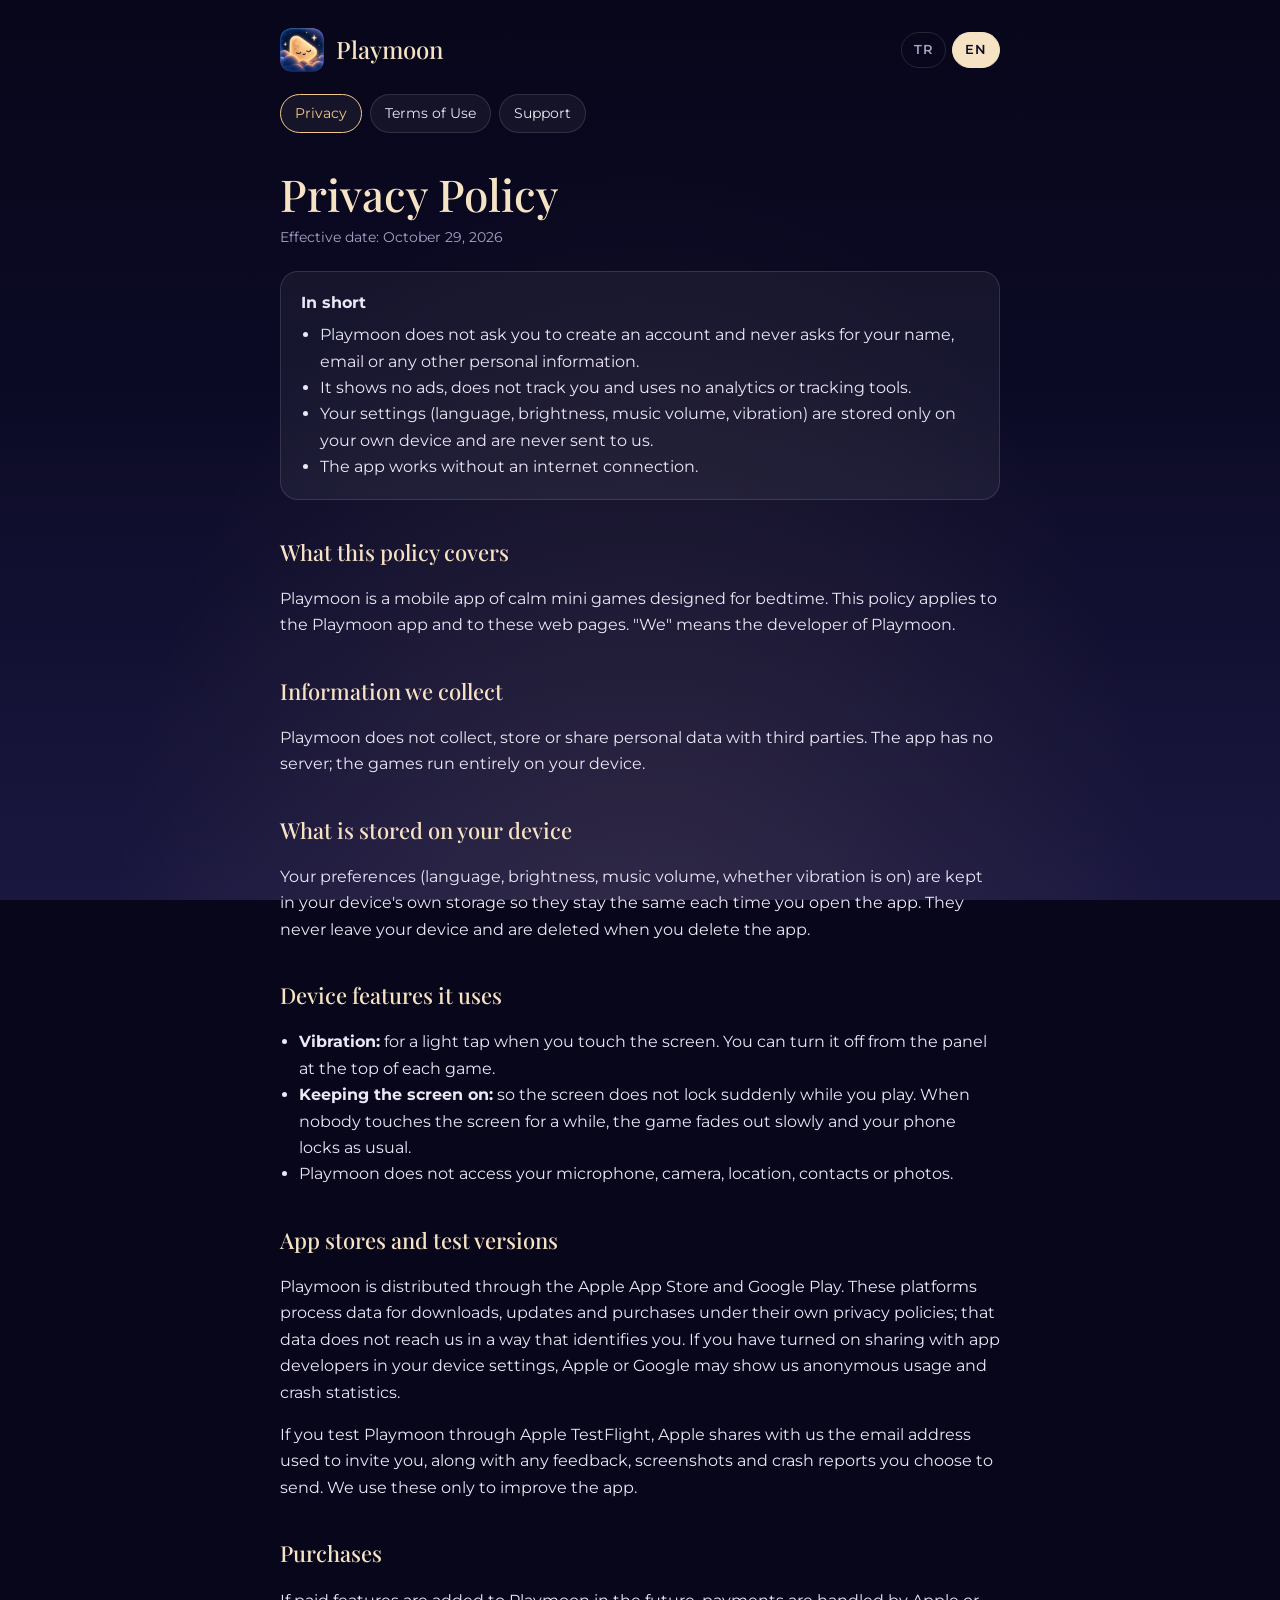
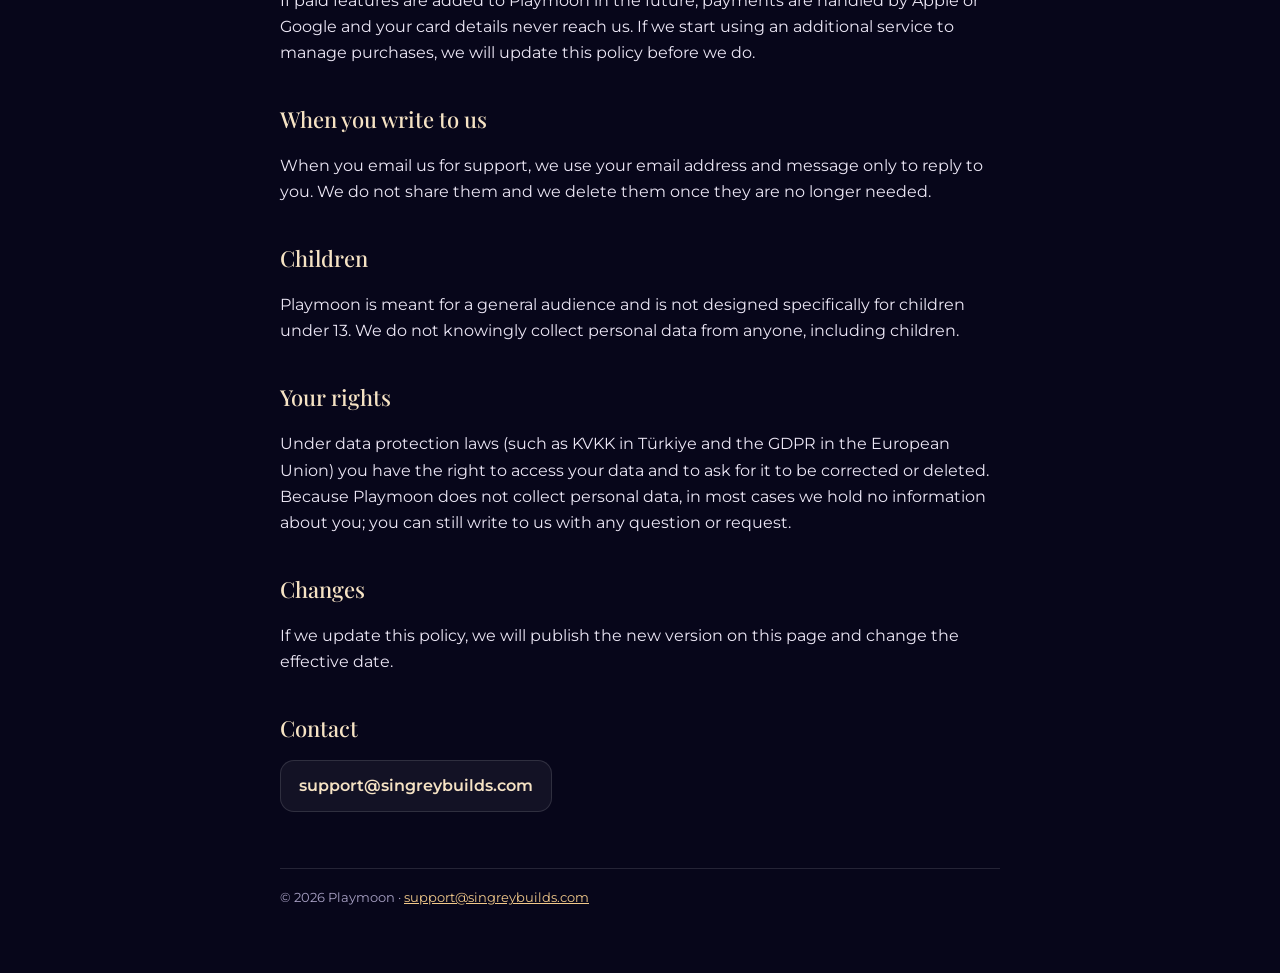
==== privacy.html @ 2a942a10 "Add Playmoon privacy, terms and support pages Static GitHub Pages site in the app's night style. Eac" ====
<!doctype html>
<html lang="tr">
<head>
<meta charset="utf-8">
<meta name="viewport" content="width=device-width, initial-scale=1, viewport-fit=cover">
<title>Playmoon – Gizlilik Politikası</title>
<meta name="title-tr" content="Playmoon – Gizlilik Politikası">
<meta name="title-en" content="Playmoon – Privacy Policy">
<meta name="description" content="Playmoon gizlilik politikası: kişisel veri toplamaz, reklam ve takip yoktur. / Playmoon privacy policy: no personal data, no ads, no tracking.">
<link rel="icon" href="assets/favicon.png">
<link rel="preconnect" href="https://fonts.googleapis.com">
<link rel="preconnect" href="https://fonts.gstatic.com" crossorigin>
<link rel="stylesheet" href="https://fonts.googleapis.com/css2?family=Montserrat:wght@400;500;600&family=Playfair+Display:wght@500&display=swap">
<link rel="stylesheet" href="assets/site.css">
<script src="assets/lang.js"></script>
</head>
<body>
<div class="page">
  <header class="top">
    <a class="brand" href="index.html" data-keep-lang><img src="assets/logo.png" alt=""><span>Playmoon</span></a>
    <div class="langs" aria-label="Dil / Language"><a href="?lang=tr" data-set="tr">TR</a><a href="?lang=en" data-set="en">EN</a></div>
  </header>
  <nav class="links">
    <a href="privacy.html" data-keep-lang aria-current="page"><span lang="tr">Gizlilik</span><span lang="en">Privacy</span></a>
    <a href="terms.html" data-keep-lang><span lang="tr">Kullanım Koşulları</span><span lang="en">Terms of Use</span></a>
    <a href="support.html" data-keep-lang><span lang="tr">Destek</span><span lang="en">Support</span></a>
  </nav>

  <main lang="tr">
    <h1>Gizlilik Politikası</h1>
    <p class="meta">Yürürlük tarihi: 29 Ekim 2026</p>

    <div class="summary">
      <strong>Kısaca</strong>
      <ul>
        <li>Playmoon hesap açmanı istemez; adını, e-postanı ya da başka bir kişisel bilgini sormaz.</li>
        <li>Reklam göstermez, seni takip etmez, analiz veya izleme aracı kullanmaz.</li>
        <li>Ayarların (dil, parlaklık, müzik seviyesi, titreşim) yalnızca kendi cihazında saklanır, bize gönderilmez.</li>
        <li>Uygulama internet bağlantısı olmadan çalışır.</li>
      </ul>
    </div>

    <h2>Bu politika neyi kapsar</h2>
    <p>Playmoon, uyku öncesi için tasarlanmış sakin mini oyunlardan oluşan bir mobil uygulamadır. Bu politika Playmoon uygulaması ve bu web sayfaları için geçerlidir. "Biz", Playmoon'un geliştiricisini ifade eder.</p>

    <h2>Topladığımız bilgiler</h2>
    <p>Playmoon kişisel veri toplamaz, saklamaz ya da üçüncü taraflarla paylaşmaz. Uygulamanın bir sunucusu yoktur; oyunlar tamamen cihazında çalışır.</p>

    <h2>Cihazında saklananlar</h2>
    <p>Tercihlerin (dil, parlaklık, müzik seviyesi, titreşimin açık ya da kapalı olması) uygulamayı her açtığında aynı kalsın diye cihazının kendi depolama alanında tutulur. Bu bilgiler cihazından çıkmaz ve uygulamayı sildiğinde silinir.</p>

    <h2>Kullandığı cihaz özellikleri</h2>
    <ul>
      <li><strong>Titreşim:</strong> Ekrana dokunduğunda hafif bir titreşim için. Oyundaki üst panelden kapatabilirsin.</li>
      <li><strong>Ekranı açık tutma:</strong> Oyun sırasında ekranın aniden kilitlenmemesi için. Bir süre dokunulmayınca oyun yavaşça kararır ve telefonun normal şekilde kilitlenir.</li>
      <li>Playmoon mikrofonuna, kamerana, konumuna, rehberine ya da fotoğraflarına erişmez.</li>
    </ul>

    <h2>Uygulama mağazaları ve test sürümleri</h2>
    <p>Playmoon, Apple App Store ve Google Play üzerinden dağıtılır. Bu platformlar indirme, güncelleme ve satın alma gibi işlemler için kendi gizlilik politikalarına göre veri işler; bu veriler bize seni tanımlayacak şekilde iletilmez. Cihaz ayarlarında uygulama geliştiricileriyle paylaşım seçeneğini açtıysan, Apple veya Google bize anonim kullanım ve çökme istatistikleri gösterebilir.</p>
    <p>Playmoon'u Apple TestFlight ile test ediyorsan Apple, seni test grubuna eklemek için kullanılan e-posta adresini ve senin göndermeyi seçtiğin geri bildirimleri, ekran görüntülerini ve çökme raporlarını bizimle paylaşır. Bunları yalnızca uygulamayı iyileştirmek için kullanırız.</p>

    <h2>Satın almalar</h2>
    <p>Playmoon'a ileride ücretli özellikler eklenirse ödemeler Apple veya Google tarafından işlenir; kart bilgilerin bize ulaşmaz. Satın almaları yönetmek için ek bir hizmet kullanmaya başlarsak, bunu yapmadan önce bu politikayı güncelleriz.</p>

    <h2>Bize yazdığında</h2>
    <p>Destek için e-posta gönderdiğinde e-posta adresini ve mesajını yalnızca sana cevap vermek için kullanırız. Kimseyle paylaşmayız ve artık gerekmediğinde sileriz.</p>

    <h2>Çocuklar</h2>
    <p>Playmoon genel kitleye yöneliktir ve 13 yaşın altındaki çocuklara özel olarak tasarlanmamıştır. Çocuklar dahil hiç kimseden bilerek kişisel veri toplamayız.</p>

    <h2>Hakların</h2>
    <p>Kişisel verilerin korunmasına ilişkin mevzuat (Türkiye'de KVKK, Avrupa Birliği'nde GDPR gibi) kapsamında verilerine erişme, bunların düzeltilmesini ya da silinmesini isteme hakların vardır. Playmoon senden kişisel veri toplamadığı için çoğu durumda elimizde senin hakkında bir bilgi bulunmaz; yine de her soru ve talebin için bize yazabilirsin.</p>

    <h2>Değişiklikler</h2>
    <p>Bu politikayı güncellersek yeni hâlini bu sayfada yayımlar ve yürürlük tarihini değiştiririz.</p>

    <h2>İletişim</h2>
    <a class="contact" href="mailto:support@singreybuilds.com">support@singreybuilds.com</a>
  </main>

  <main lang="en">
    <h1>Privacy Policy</h1>
    <p class="meta">Effective date: October 29, 2026</p>

    <div class="summary">
      <strong>In short</strong>
      <ul>
        <li>Playmoon does not ask you to create an account and never asks for your name, email or any other personal information.</li>
        <li>It shows no ads, does not track you and uses no analytics or tracking tools.</li>
        <li>Your settings (language, brightness, music volume, vibration) are stored only on your own device and are never sent to us.</li>
        <li>The app works without an internet connection.</li>
      </ul>
    </div>

    <h2>What this policy covers</h2>
    <p>Playmoon is a mobile app of calm mini games designed for bedtime. This policy applies to the Playmoon app and to these web pages. "We" means the developer of Playmoon.</p>

    <h2>Information we collect</h2>
    <p>Playmoon does not collect, store or share personal data with third parties. The app has no server; the games run entirely on your device.</p>

    <h2>What is stored on your device</h2>
    <p>Your preferences (language, brightness, music volume, whether vibration is on) are kept in your device's own storage so they stay the same each time you open the app. They never leave your device and are deleted when you delete the app.</p>

    <h2>Device features it uses</h2>
    <ul>
      <li><strong>Vibration:</strong> for a light tap when you touch the screen. You can turn it off from the panel at the top of each game.</li>
      <li><strong>Keeping the screen on:</strong> so the screen does not lock suddenly while you play. When nobody touches the screen for a while, the game fades out slowly and your phone locks as usual.</li>
      <li>Playmoon does not access your microphone, camera, location, contacts or photos.</li>
    </ul>

    <h2>App stores and test versions</h2>
    <p>Playmoon is distributed through the Apple App Store and Google Play. These platforms process data for downloads, updates and purchases under their own privacy policies; that data does not reach us in a way that identifies you. If you have turned on sharing with app developers in your device settings, Apple or Google may show us anonymous usage and crash statistics.</p>
    <p>If you test Playmoon through Apple TestFlight, Apple shares with us the email address used to invite you, along with any feedback, screenshots and crash reports you choose to send. We use these only to improve the app.</p>

    <h2>Purchases</h2>
    <p>If paid features are added to Playmoon in the future, payments are handled by Apple or Google and your card details never reach us. If we start using an additional service to manage purchases, we will update this policy before we do.</p>

    <h2>When you write to us</h2>
    <p>When you email us for support, we use your email address and message only to reply to you. We do not share them and we delete them once they are no longer needed.</p>

    <h2>Children</h2>
    <p>Playmoon is meant for a general audience and is not designed specifically for children under 13. We do not knowingly collect personal data from anyone, including children.</p>

    <h2>Your rights</h2>
    <p>Under data protection laws (such as KVKK in Türkiye and the GDPR in the European Union) you have the right to access your data and to ask for it to be corrected or deleted. Because Playmoon does not collect personal data, in most cases we hold no information about you; you can still write to us with any question or request.</p>

    <h2>Changes</h2>
    <p>If we update this policy, we will publish the new version on this page and change the effective date.</p>

    <h2>Contact</h2>
    <a class="contact" href="mailto:support@singreybuilds.com">support@singreybuilds.com</a>
  </main>

  <footer>© 2026 Playmoon · <a href="mailto:support@singreybuilds.com">support@singreybuilds.com</a></footer>
</div>
</body>
</html>
---- assets/site.css ----
/* Playmoon legal pages: the app's night palette, one deliberate dark look. */
:root {
  color-scheme: dark;
  --night: #0b0a24;
  --night-deep: #07061a;
  --dusk: #1a1740;
  --cream: #f6e3c4;
  --gold: #f2c98a;
  --lavender: #d3b3d5;
  --text: #ece7f5;
  --muted: #a8a1c4;
  --hairline: rgba(255, 255, 255, 0.12);
  --card: rgba(255, 255, 255, 0.05);
  --display: 'Playfair Display', Georgia, 'Times New Roman', serif;
  --body: 'Montserrat', 'Segoe UI', Roboto, Helvetica, Arial, sans-serif;
}

* { box-sizing: border-box; }

html { background: var(--night-deep); }

body {
  margin: 0;
  min-height: 100vh;
  color: var(--text);
  font-family: var(--body);
  font-size: 16px;
  line-height: 1.65;
  background:
    radial-gradient(ellipse at 50% 120%, rgba(242, 201, 138, 0.12), transparent 60%),
    linear-gradient(180deg, var(--night-deep) 0%, var(--night) 40%, var(--dusk) 100%);
  background-attachment: fixed;
  padding-left: max(16px, env(safe-area-inset-left, 0px));
  padding-right: max(16px, env(safe-area-inset-right, 0px));
}

.page { max-width: 720px; margin: 0 auto; padding-block: 28px 64px; }

header.top { display: flex; align-items: center; justify-content: space-between; gap: 12px; flex-wrap: wrap; }
.brand { display: flex; align-items: center; gap: 12px; color: var(--cream); text-decoration: none; }
.brand img { width: 44px; height: 44px; border-radius: 12px; }
.brand span { font-family: var(--display); font-size: 24px; font-weight: 500; }

.langs { display: flex; gap: 6px; }
.langs a {
  font-size: 13px; font-weight: 600; letter-spacing: 0.06em; color: var(--muted); text-decoration: none;
  padding: 6px 12px; border-radius: 999px; border: 1px solid var(--hairline);
}
.langs a[aria-current='true'] { color: var(--night); background: var(--cream); border-color: var(--cream); }

nav.links { display: flex; flex-wrap: wrap; gap: 8px; margin-top: 22px; }
nav.links a {
  color: var(--text); text-decoration: none; font-size: 14px; padding: 7px 14px; border-radius: 999px;
  background: var(--card); border: 1px solid var(--hairline);
}
nav.links a[aria-current='page'] { border-color: var(--gold); color: var(--gold); }

h1 { font-family: var(--display); font-weight: 500; color: var(--cream); font-size: clamp(32px, 6vw, 44px); line-height: 1.15; margin: 36px 0 6px; text-wrap: balance; }
h2 { font-family: var(--display); font-weight: 500; color: var(--cream); font-size: 22px; margin: 34px 0 6px; text-wrap: balance; }
h3 { font-size: 16px; font-weight: 600; color: var(--text); margin: 22px 0 4px; }
p, li { color: var(--text); }
.meta { color: var(--muted); font-size: 14px; margin: 0; }
.lead { font-size: 18px; color: var(--lavender); }
a { color: var(--gold); }
a:focus-visible { outline: 2px solid var(--gold); outline-offset: 3px; border-radius: 6px; }
ul { padding-left: 1.2em; }

.summary { margin-top: 22px; padding: 18px 20px; border-radius: 18px; background: var(--card); border: 1px solid var(--hairline); }
.summary ul { margin: 6px 0 0; }

.contact {
  display: inline-block; margin-top: 8px; padding: 12px 18px; border-radius: 14px; background: var(--card);
  border: 1px solid var(--hairline); font-weight: 600; color: var(--cream); text-decoration: none; word-break: break-all;
}

.cards { display: grid; grid-template-columns: repeat(auto-fit, minmax(200px, 1fr)); gap: 12px; margin-top: 28px; }
.cards a {
  display: block; padding: 18px 20px; border-radius: 18px; background: var(--card); border: 1px solid var(--hairline);
  color: var(--text); text-decoration: none; min-width: 0;
}
.cards a strong { display: block; font-family: var(--display); font-weight: 500; font-size: 20px; color: var(--cream); }
.cards a span { color: var(--muted); font-size: 14px; }

footer { margin-top: 56px; padding-top: 18px; border-top: 1px solid var(--hairline); color: var(--muted); font-size: 13px; }

/* Show one language at a time once the script has picked it; without the script both stay readable. */
html[data-lang='tr'] [lang='en'],
html[data-lang='en'] [lang='tr'] { display: none !important; }
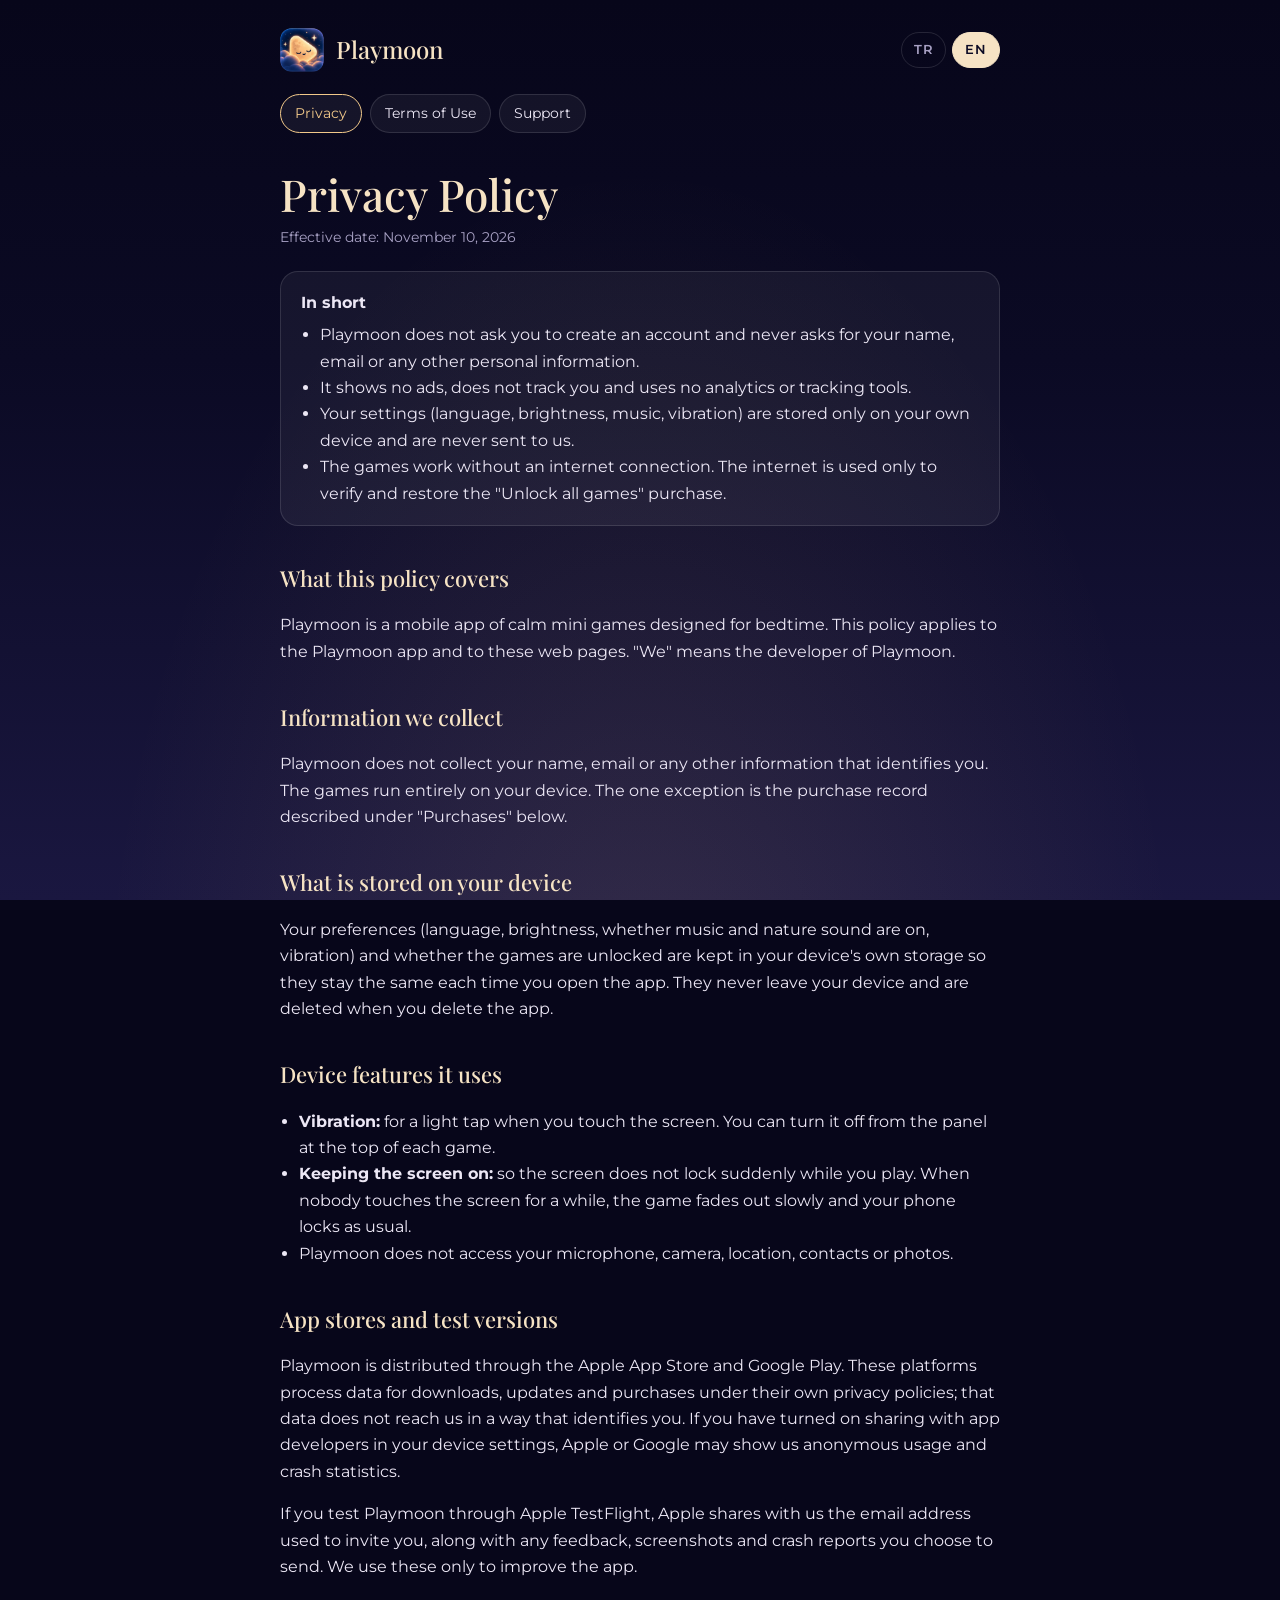
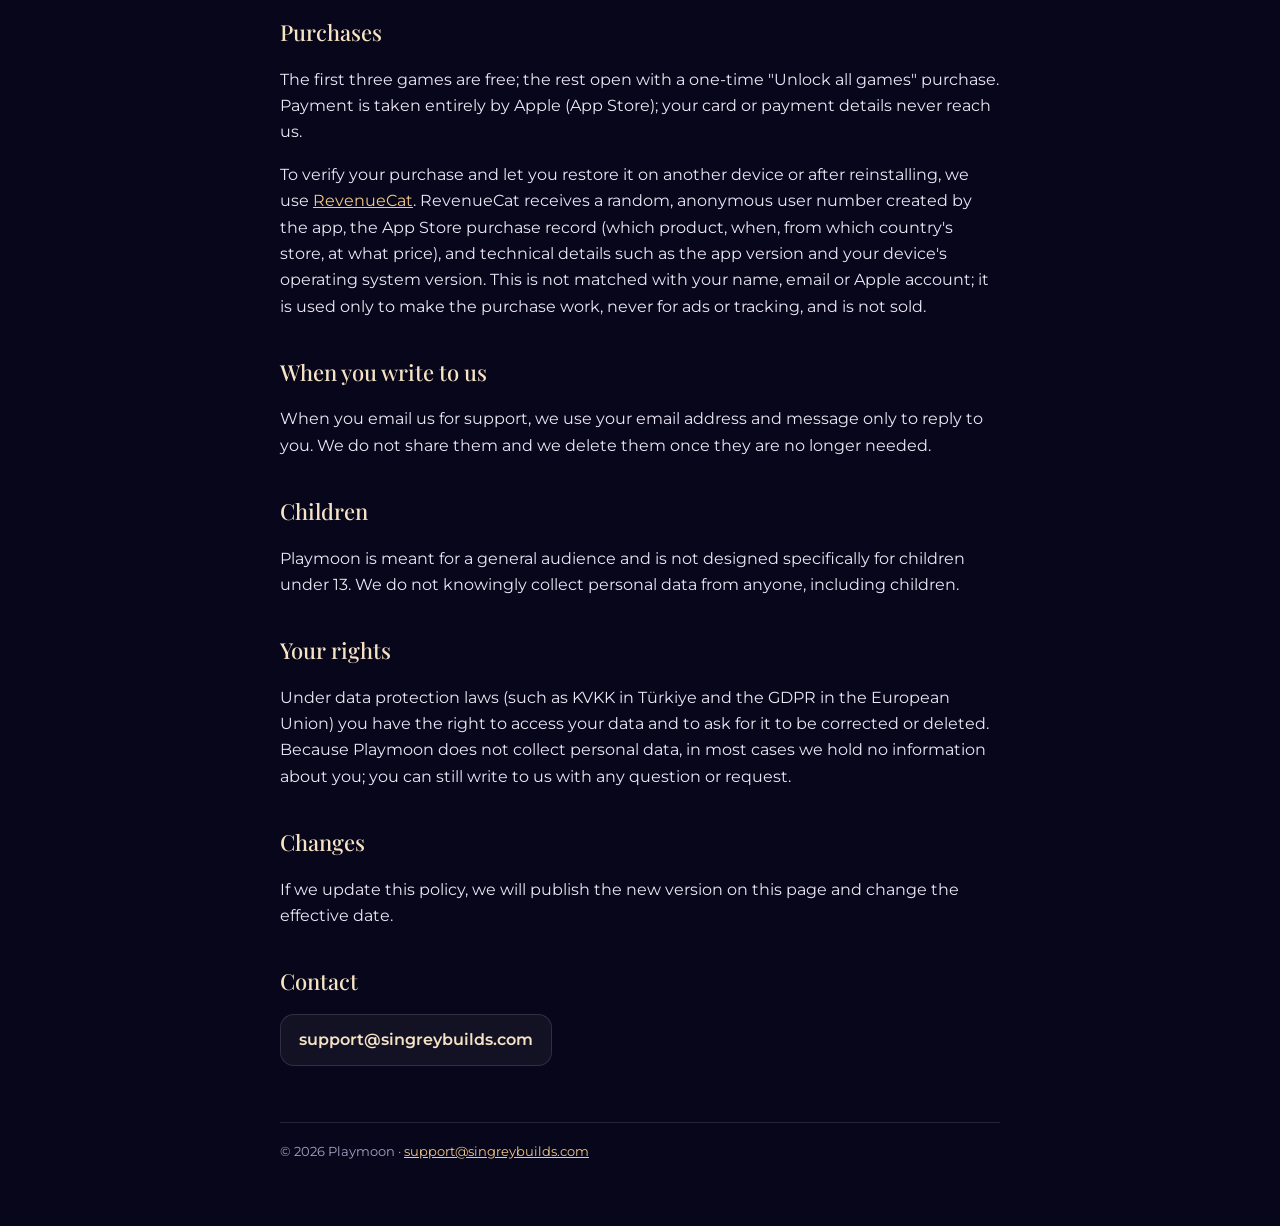
==== commit 1771814b: "Privacy and terms: the one-time Unlock all games purchase through Apple and RevenueCat Co-Authored-B" ====
--- a/privacy.html
+++ b/privacy.html
@@ -6,7 +6,7 @@
 <title>Playmoon – Gizlilik Politikası</title>
 <meta name="title-tr" content="Playmoon – Gizlilik Politikası">
 <meta name="title-en" content="Playmoon – Privacy Policy">
-<meta name="description" content="Playmoon gizlilik politikası: kişisel veri toplamaz, reklam ve takip yoktur. / Playmoon privacy policy: no personal data, no ads, no tracking.">
+<meta name="description" content="Playmoon gizlilik politikası: hesap yok, reklam ve takip yok; satın almalar Apple ve RevenueCat üzerinden. / Playmoon privacy policy: no account, no ads, no tracking; purchases through Apple and RevenueCat.">
 <link rel="icon" href="assets/favicon.png">
 <link rel="preconnect" href="https://fonts.googleapis.com">
 <link rel="preconnect" href="https://fonts.gstatic.com" crossorigin>
@@ -28,15 +28,15 @@
 
   <main lang="tr">
     <h1>Gizlilik Politikası</h1>
-    <p class="meta">Yürürlük tarihi: 29 Ekim 2026</p>
+    <p class="meta">Yürürlük tarihi: 10 Kasım 2026</p>
 
     <div class="summary">
       <strong>Kısaca</strong>
       <ul>
         <li>Playmoon hesap açmanı istemez; adını, e-postanı ya da başka bir kişisel bilgini sormaz.</li>
         <li>Reklam göstermez, seni takip etmez, analiz veya izleme aracı kullanmaz.</li>
-        <li>Ayarların (dil, parlaklık, müzik seviyesi, titreşim) yalnızca kendi cihazında saklanır, bize gönderilmez.</li>
-        <li>Uygulama internet bağlantısı olmadan çalışır.</li>
+        <li>Ayarların (dil, parlaklık, müzik, titreşim) yalnızca kendi cihazında saklanır, bize gönderilmez.</li>
+        <li>Oyunlar internet bağlantısı olmadan çalışır. İnternet yalnızca "Tüm oyunların kilidini aç" satın alımını doğrulamak ve geri yüklemek için kullanılır.</li>
       </ul>
     </div>
 
@@ -44,10 +44,10 @@
     <p>Playmoon, uyku öncesi için tasarlanmış sakin mini oyunlardan oluşan bir mobil uygulamadır. Bu politika Playmoon uygulaması ve bu web sayfaları için geçerlidir. "Biz", Playmoon'un geliştiricisini ifade eder.</p>
 
     <h2>Topladığımız bilgiler</h2>
-    <p>Playmoon kişisel veri toplamaz, saklamaz ya da üçüncü taraflarla paylaşmaz. Uygulamanın bir sunucusu yoktur; oyunlar tamamen cihazında çalışır.</p>
+    <p>Playmoon adını, e-postanı ya da seni tanımlayan başka bir bilgiyi toplamaz. Oyunlar tamamen cihazında çalışır. Tek istisna, aşağıda "Satın almalar" bölümünde anlatılan satın alma kaydıdır.</p>
 
     <h2>Cihazında saklananlar</h2>
-    <p>Tercihlerin (dil, parlaklık, müzik seviyesi, titreşimin açık ya da kapalı olması) uygulamayı her açtığında aynı kalsın diye cihazının kendi depolama alanında tutulur. Bu bilgiler cihazından çıkmaz ve uygulamayı sildiğinde silinir.</p>
+    <p>Tercihlerin (dil, parlaklık, müzik ve doğa sesinin açık ya da kapalı olması, titreşim) ve oyunların kilidinin açılıp açılmadığı uygulamayı her açtığında aynı kalsın diye cihazının kendi depolama alanında tutulur. Bu bilgiler cihazından çıkmaz ve uygulamayı sildiğinde silinir.</p>
 
     <h2>Kullandığı cihaz özellikleri</h2>
     <ul>
@@ -61,7 +61,8 @@
     <p>Playmoon'u Apple TestFlight ile test ediyorsan Apple, seni test grubuna eklemek için kullanılan e-posta adresini ve senin göndermeyi seçtiğin geri bildirimleri, ekran görüntülerini ve çökme raporlarını bizimle paylaşır. Bunları yalnızca uygulamayı iyileştirmek için kullanırız.</p>
 
     <h2>Satın almalar</h2>
-    <p>Playmoon'a ileride ücretli özellikler eklenirse ödemeler Apple veya Google tarafından işlenir; kart bilgilerin bize ulaşmaz. Satın almaları yönetmek için ek bir hizmet kullanmaya başlarsak, bunu yapmadan önce bu politikayı güncelleriz.</p>
+    <p>İlk üç oyun ücretsizdir; diğerleri tek seferlik "Tüm oyunların kilidini aç" satın alımıyla açılır. Ödeme tamamen Apple (App Store) tarafından alınır; kart ya da ödeme bilgilerin bize ulaşmaz.</p>
+    <p>Satın alımını doğrulamak ve başka bir cihazda ya da yeniden yüklemeden sonra geri yükleyebilmek için <a href="https://www.revenuecat.com/privacy">RevenueCat</a> hizmetini kullanırız. RevenueCat'e uygulamanın oluşturduğu rastgele, anonim bir kullanıcı numarası, App Store'un satın alma kaydı (hangi ürün, ne zaman, hangi ülke mağazasından, hangi fiyatla), uygulama sürümü ve cihazın işletim sistemi sürümü gibi teknik bilgiler gönderilir. Bu bilgiler adınla, e-postanla ya da Apple hesabınla eşleştirilmez; yalnızca satın almanın çalışması için kullanılır, reklam ya da takip amacıyla kullanılmaz ve satılmaz.</p>
 
     <h2>Bize yazdığında</h2>
     <p>Destek için e-posta gönderdiğinde e-posta adresini ve mesajını yalnızca sana cevap vermek için kullanırız. Kimseyle paylaşmayız ve artık gerekmediğinde sileriz.</p>
@@ -81,15 +82,15 @@
 
   <main lang="en">
     <h1>Privacy Policy</h1>
-    <p class="meta">Effective date: October 29, 2026</p>
+    <p class="meta">Effective date: November 10, 2026</p>
 
     <div class="summary">
       <strong>In short</strong>
       <ul>
         <li>Playmoon does not ask you to create an account and never asks for your name, email or any other personal information.</li>
         <li>It shows no ads, does not track you and uses no analytics or tracking tools.</li>
-        <li>Your settings (language, brightness, music volume, vibration) are stored only on your own device and are never sent to us.</li>
-        <li>The app works without an internet connection.</li>
+        <li>Your settings (language, brightness, music, vibration) are stored only on your own device and are never sent to us.</li>
+        <li>The games work without an internet connection. The internet is used only to verify and restore the "Unlock all games" purchase.</li>
       </ul>
     </div>
 
@@ -97,10 +98,10 @@
     <p>Playmoon is a mobile app of calm mini games designed for bedtime. This policy applies to the Playmoon app and to these web pages. "We" means the developer of Playmoon.</p>
 
     <h2>Information we collect</h2>
-    <p>Playmoon does not collect, store or share personal data with third parties. The app has no server; the games run entirely on your device.</p>
+    <p>Playmoon does not collect your name, email or any other information that identifies you. The games run entirely on your device. The one exception is the purchase record described under "Purchases" below.</p>
 
     <h2>What is stored on your device</h2>
-    <p>Your preferences (language, brightness, music volume, whether vibration is on) are kept in your device's own storage so they stay the same each time you open the app. They never leave your device and are deleted when you delete the app.</p>
+    <p>Your preferences (language, brightness, whether music and nature sound are on, vibration) and whether the games are unlocked are kept in your device's own storage so they stay the same each time you open the app. They never leave your device and are deleted when you delete the app.</p>
 
     <h2>Device features it uses</h2>
     <ul>
@@ -114,7 +115,8 @@
     <p>If you test Playmoon through Apple TestFlight, Apple shares with us the email address used to invite you, along with any feedback, screenshots and crash reports you choose to send. We use these only to improve the app.</p>
 
     <h2>Purchases</h2>
-    <p>If paid features are added to Playmoon in the future, payments are handled by Apple or Google and your card details never reach us. If we start using an additional service to manage purchases, we will update this policy before we do.</p>
+    <p>The first three games are free; the rest open with a one-time "Unlock all games" purchase. Payment is taken entirely by Apple (App Store); your card or payment details never reach us.</p>
+    <p>To verify your purchase and let you restore it on another device or after reinstalling, we use <a href="https://www.revenuecat.com/privacy">RevenueCat</a>. RevenueCat receives a random, anonymous user number created by the app, the App Store purchase record (which product, when, from which country's store, at what price), and technical details such as the app version and your device's operating system version. This is not matched with your name, email or Apple account; it is used only to make the purchase work, never for ads or tracking, and is not sold.</p>
 
     <h2>When you write to us</h2>
     <p>When you email us for support, we use your email address and message only to reply to you. We do not share them and we delete them once they are no longer needed.</p>
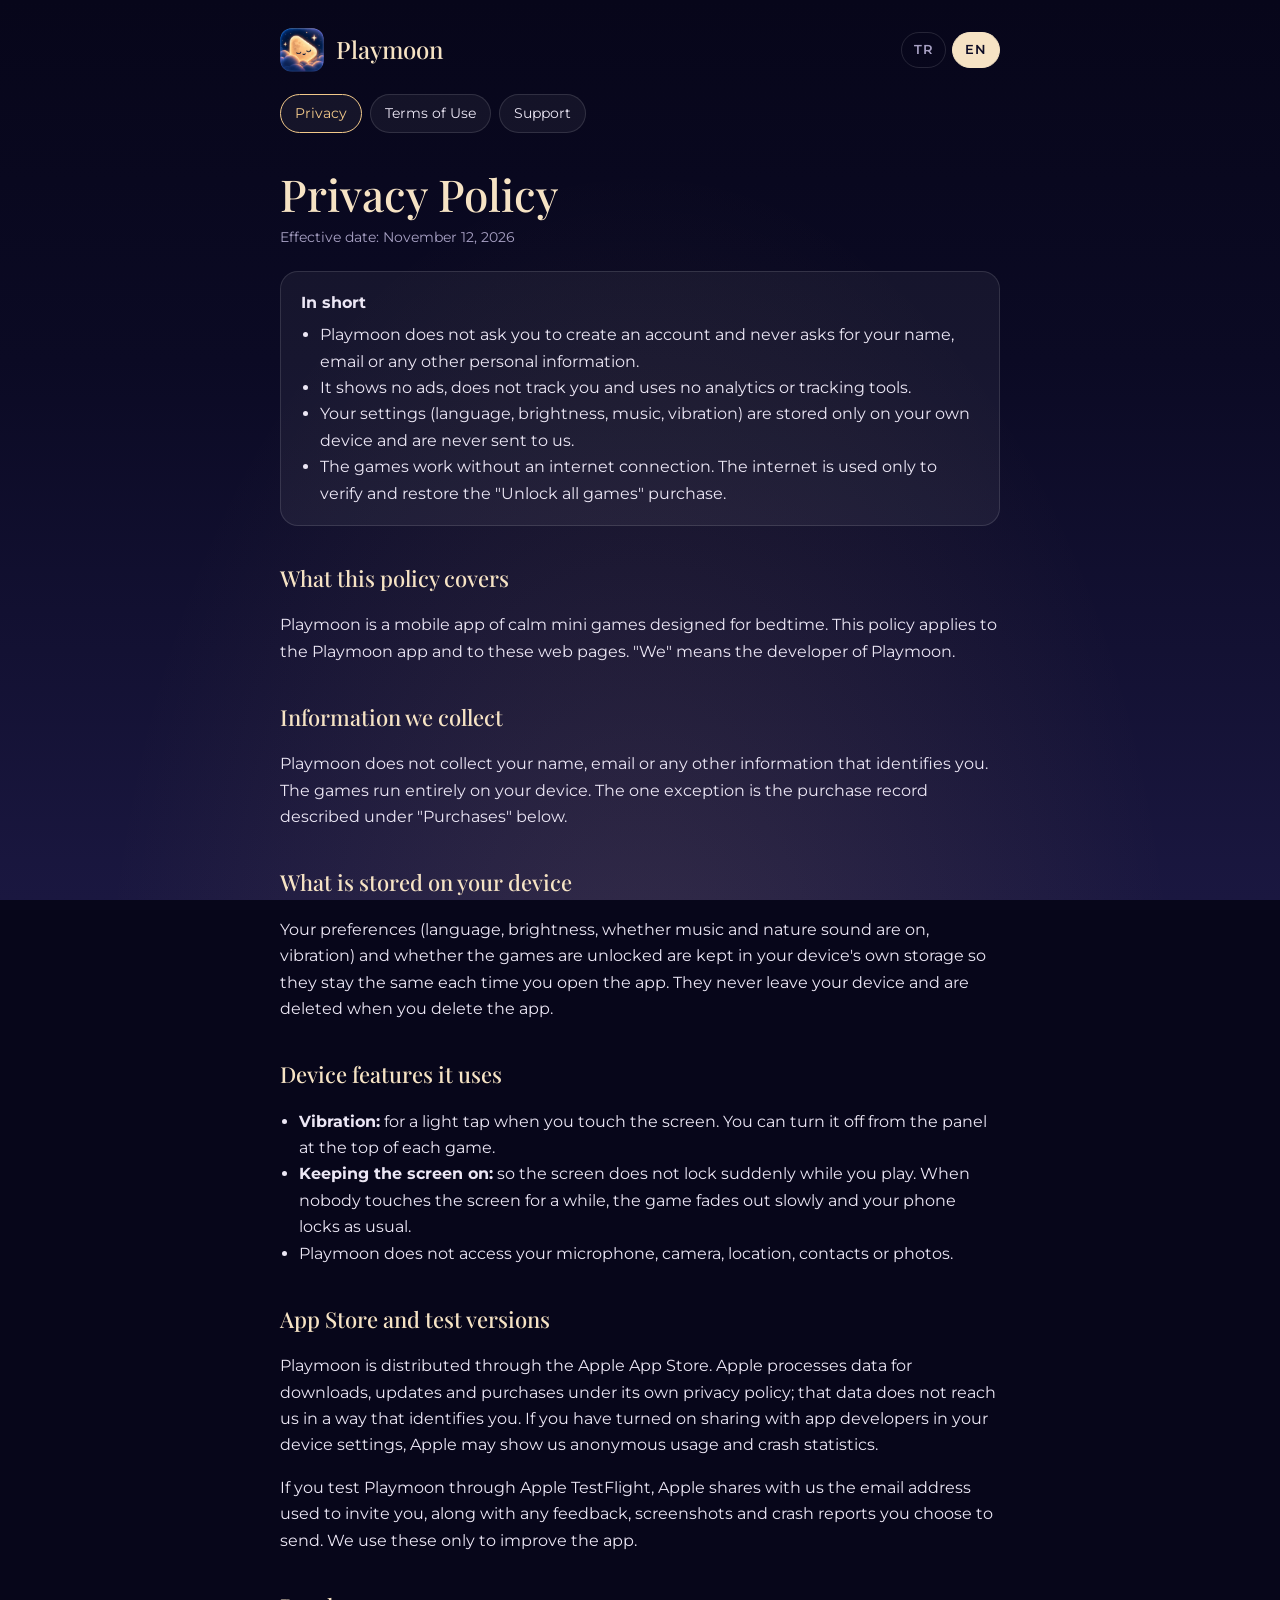
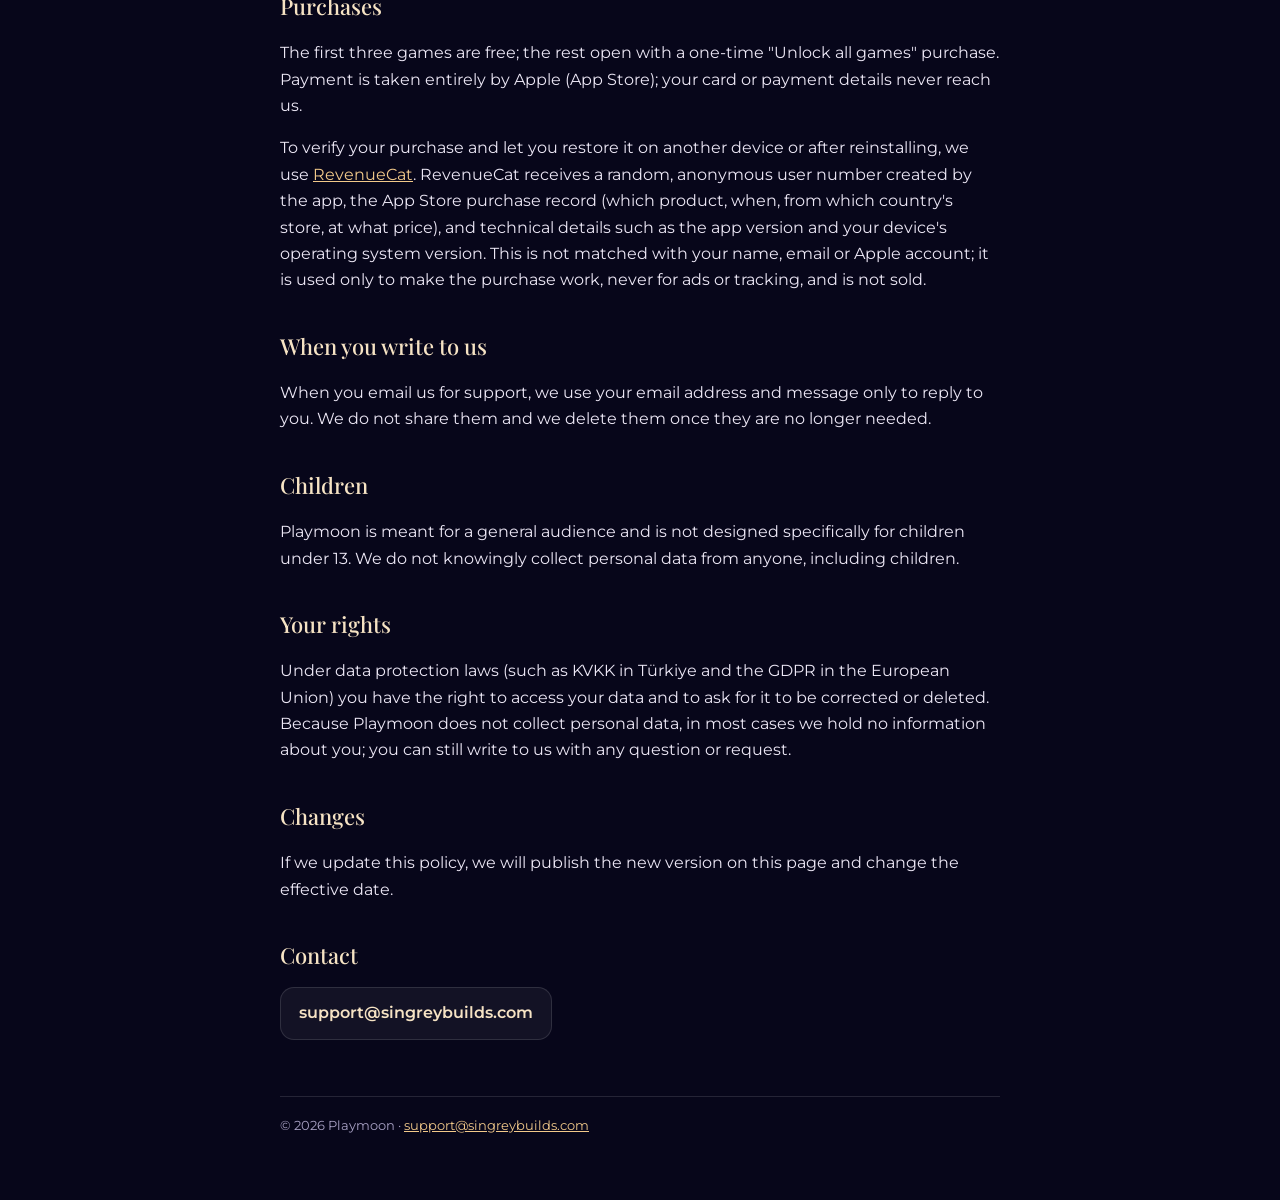
==== commit f75b2e05: "iOS only for now: drop Google Play and Android mentions; point to playmoonapp.com as the main addres" ====
--- a/privacy.html
+++ b/privacy.html
@@ -7,6 +7,7 @@
 <meta name="title-tr" content="Playmoon – Gizlilik Politikası">
 <meta name="title-en" content="Playmoon – Privacy Policy">
 <meta name="description" content="Playmoon gizlilik politikası: hesap yok, reklam ve takip yok; satın almalar Apple ve RevenueCat üzerinden. / Playmoon privacy policy: no account, no ads, no tracking; purchases through Apple and RevenueCat.">
+<link rel="canonical" href="https://playmoonapp.com/privacy">
 <link rel="icon" href="assets/favicon.png">
 <link rel="preconnect" href="https://fonts.googleapis.com">
 <link rel="preconnect" href="https://fonts.gstatic.com" crossorigin>
@@ -28,7 +29,7 @@
 
   <main lang="tr">
     <h1>Gizlilik Politikası</h1>
-    <p class="meta">Yürürlük tarihi: 10 Kasım 2026</p>
+    <p class="meta">Yürürlük tarihi: 12 Kasım 2026</p>
 
     <div class="summary">
       <strong>Kısaca</strong>
@@ -56,8 +57,8 @@
       <li>Playmoon mikrofonuna, kamerana, konumuna, rehberine ya da fotoğraflarına erişmez.</li>
     </ul>
 
-    <h2>Uygulama mağazaları ve test sürümleri</h2>
-    <p>Playmoon, Apple App Store ve Google Play üzerinden dağıtılır. Bu platformlar indirme, güncelleme ve satın alma gibi işlemler için kendi gizlilik politikalarına göre veri işler; bu veriler bize seni tanımlayacak şekilde iletilmez. Cihaz ayarlarında uygulama geliştiricileriyle paylaşım seçeneğini açtıysan, Apple veya Google bize anonim kullanım ve çökme istatistikleri gösterebilir.</p>
+    <h2>App Store ve test sürümleri</h2>
+    <p>Playmoon, Apple App Store üzerinden dağıtılır. Apple; indirme, güncelleme ve satın alma gibi işlemler için kendi gizlilik politikasına göre veri işler; bu veriler bize seni tanımlayacak şekilde iletilmez. Cihaz ayarlarında uygulama geliştiricileriyle paylaşım seçeneğini açtıysan, Apple bize anonim kullanım ve çökme istatistikleri gösterebilir.</p>
     <p>Playmoon'u Apple TestFlight ile test ediyorsan Apple, seni test grubuna eklemek için kullanılan e-posta adresini ve senin göndermeyi seçtiğin geri bildirimleri, ekran görüntülerini ve çökme raporlarını bizimle paylaşır. Bunları yalnızca uygulamayı iyileştirmek için kullanırız.</p>
 
     <h2>Satın almalar</h2>
@@ -82,7 +83,7 @@
 
   <main lang="en">
     <h1>Privacy Policy</h1>
-    <p class="meta">Effective date: November 10, 2026</p>
+    <p class="meta">Effective date: November 12, 2026</p>
 
     <div class="summary">
       <strong>In short</strong>
@@ -110,8 +111,8 @@
       <li>Playmoon does not access your microphone, camera, location, contacts or photos.</li>
     </ul>
 
-    <h2>App stores and test versions</h2>
-    <p>Playmoon is distributed through the Apple App Store and Google Play. These platforms process data for downloads, updates and purchases under their own privacy policies; that data does not reach us in a way that identifies you. If you have turned on sharing with app developers in your device settings, Apple or Google may show us anonymous usage and crash statistics.</p>
+    <h2>App Store and test versions</h2>
+    <p>Playmoon is distributed through the Apple App Store. Apple processes data for downloads, updates and purchases under its own privacy policy; that data does not reach us in a way that identifies you. If you have turned on sharing with app developers in your device settings, Apple may show us anonymous usage and crash statistics.</p>
     <p>If you test Playmoon through Apple TestFlight, Apple shares with us the email address used to invite you, along with any feedback, screenshots and crash reports you choose to send. We use these only to improve the app.</p>
 
     <h2>Purchases</h2>
